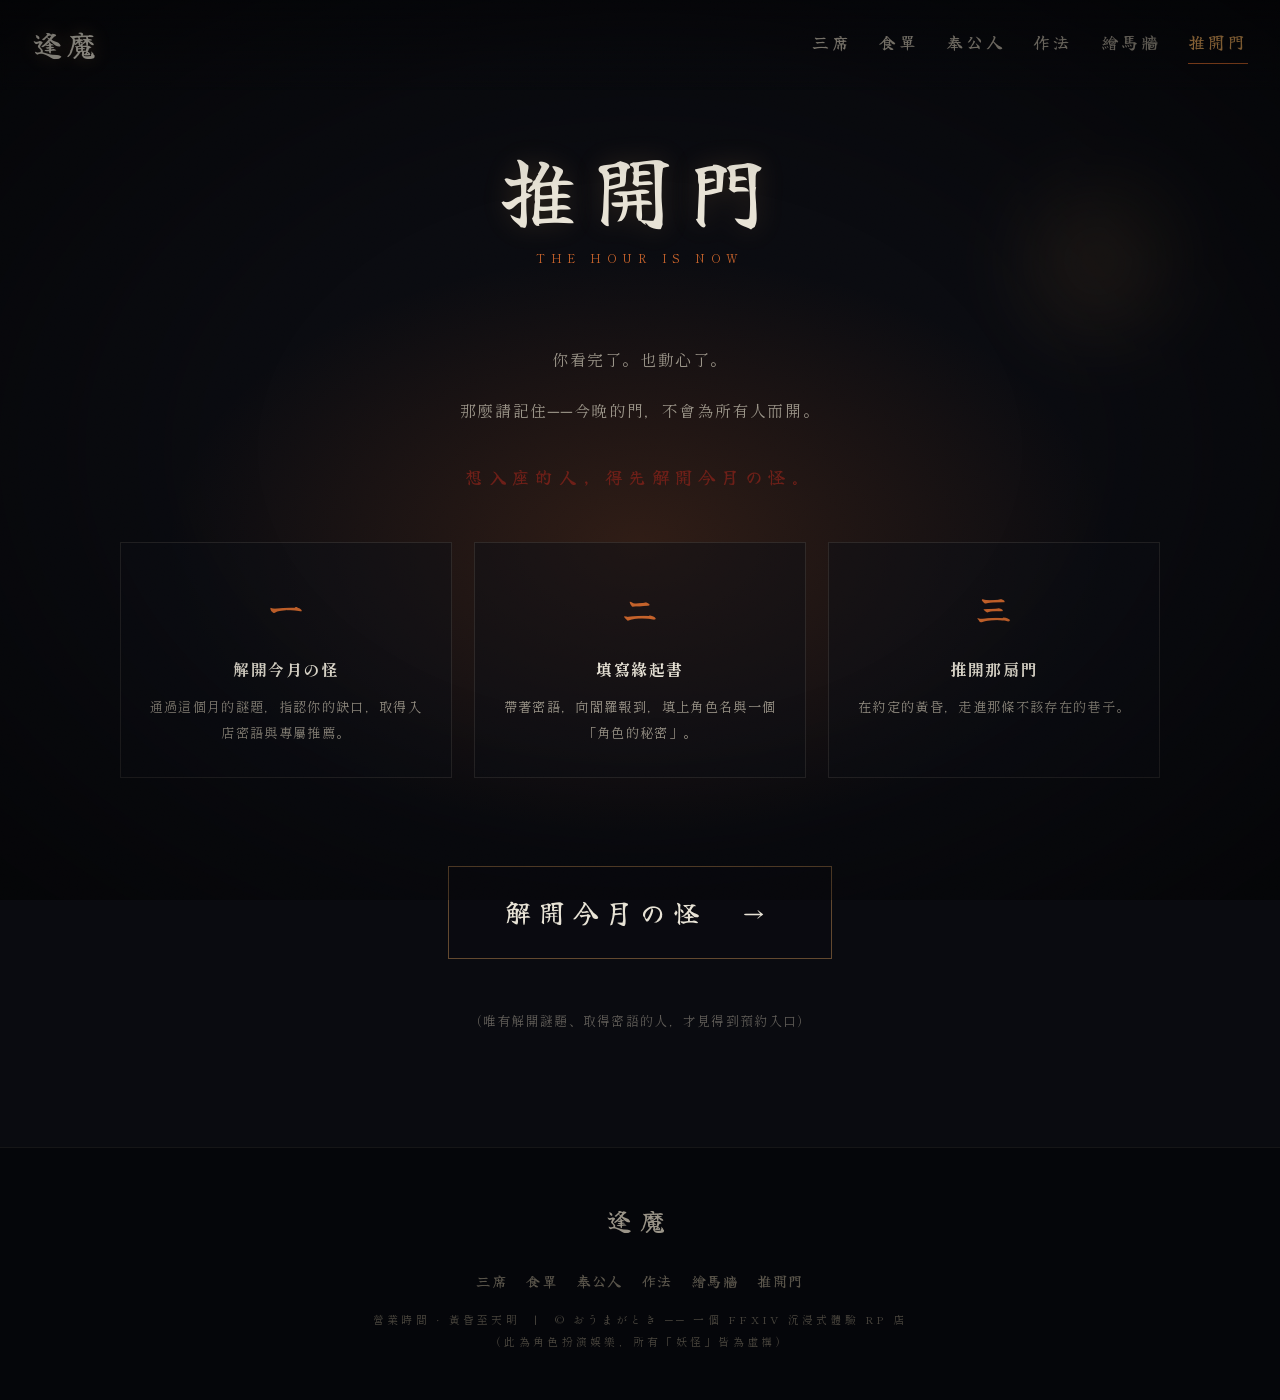
==== door.html @ 8a9e1ae6 "Add files via upload" ====
<!DOCTYPE html>
<html lang="zh-Hant">
<head>
<meta charset="UTF-8">
<meta name="viewport" content="width=device-width, initial-scale=1.0">
<title>推開門 ── 逢魔</title>
<link rel="stylesheet" href="styles.css">
</head>
<body>
<nav class="bar">
  <a href="index.html" class="home">逢魔</a>
  <button class="toggle" onclick="document.querySelector('.links').classList.toggle('open')">≡ 品書</button>
  <div class="links">
    <a href="seats.html">三席</a>
    <a href="menu.html">食單</a>
    <a href="staff.html">奉公人</a>
    <a href="rules.html">作法</a>
    <a href="ema.html">繪馬牆</a>
    <a href="door.html">推開門</a>
  </div>
</nav>
<main class="page">
<div class="lantern" style="top:14%;right:8%;width:160px;height:200px;opacity:.4;"></div>

<div class="wrap door-wrap">
  <div class="page-head reveal">
    <div class="page-mark">推開門</div>
    <span class="page-en">The hour is now</span>
  </div>
  <div class="reveal">
    <p>你看完了。也動心了。</p>
    <p>那麼請記住──今晚的門，不會為所有人而開。</p>
    <div class="clock">想入座的人，得先解開今月の怪。</div>
  </div>

  <div class="steps">
    <div class="step reveal"><span class="sn">一</span><h4>解開今月の怪</h4><p>通過這個月的謎題，指認你的缺口，取得入店密語與專屬推薦。</p></div>
    <div class="step reveal"><span class="sn">二</span><h4>填寫緣起書</h4><p>帶著密語，向閻羅報到，填上角色名與一個「角色的秘密」。</p></div>
    <div class="step reveal"><span class="sn">三</span><h4>推開那扇門</h4><p>在約定的黃昏，走進那條不該存在的巷子。</p></div>
  </div>

  <div class="reveal">
    <a href="puzzle.html" class="door-btn">解開今月の怪　→</a>
    <p style="margin-top:2.5rem;font-size:.8rem;opacity:.6;">（唯有解開謎題、取得密語的人，才見得到預約入口）</p>
  </div>
</div>
</main>
<footer>
  <div class="fmark">逢魔</div>
  <div class="fnav">
    <a href="seats.html">三席</a><a href="menu.html">食單</a><a href="staff.html">奉公人</a>
    <a href="rules.html">作法</a><a href="ema.html">繪馬牆</a><a href="door.html">推開門</a>
  </div>
  <div class="fsub">營業時間 · 黃昏至天明　|　© おうまがとき ── 一個 FFXIV 沉浸式體驗 RP 店<br>（此為角色扮演娛樂，所有「妖怪」皆為虛構）</div>
</footer>
<script src="effects.js"></script>
</body>
</html>
---- styles.css ----
/* ════════════════════════════════════════
   逢魔 ── おうまがとき　共用樣式
   ════════════════════════════════════════ */
@import url('https://fonts.googleapis.com/css2?family=Yuji+Syuku&family=Shippori+Mincho+B1:wght@400;500;600;700&family=Klee+One:wght@400;600&display=swap');

:root{
  --night:#0a0b10;
  --night-2:#101119;
  --ink:#05060a;
  --amber:#c4612a;
  --amber-soft:#d98b4a;
  --amber-glow:#e8a85c;
  --blood:#7a2018;
  --moon:#e8e3d6;
  --moon-dim:#9a9488;
  --paper:#d8cdb4;
  --paper-dark:#b8a988;
  --brush:'Yuji Syuku', serif;
  --mincho:'Shippori Mincho B1', serif;
  --hand:'Klee One', serif;
}

*{margin:0;padding:0;box-sizing:border-box;}
html{scroll-behavior:smooth;}

body{
  background:var(--night);
  color:var(--moon);
  font-family:var(--mincho);
  overflow-x:hidden;
  line-height:1.9;
  letter-spacing:.04em;
  position:relative;
  min-height:100vh;
}

/* 顆粒雜訊 */
body::before{
  content:"";position:fixed;inset:0;z-index:9999;pointer-events:none;opacity:.05;
  background-image:url("data:image/svg+xml,%3Csvg xmlns='http://www.w3.org/2000/svg' width='120' height='120'%3E%3Cfilter id='n'%3E%3CfeTurbulence type='fractalNoise' baseFrequency='0.85' numOctaves='3'/%3E%3C/filter%3E%3Crect width='100%25' height='100%25' filter='url(%23n)'/%3E%3C/svg%3E");
  mix-blend-mode:overlay;
}
/* 暈影 */
body::after{
  content:"";position:fixed;inset:0;z-index:9998;pointer-events:none;
  background:radial-gradient(ellipse at center, transparent 42%, rgba(0,0,0,.55) 100%);
}
::selection{background:var(--blood);color:var(--moon);}

/* ════ 導覽列 ════ */
nav.bar{
  position:fixed;top:0;left:0;right:0;z-index:100;
  display:flex;align-items:center;justify-content:space-between;
  padding:1rem 2rem;
  background:linear-gradient(180deg, rgba(7,8,12,.92), rgba(7,8,12,0));
  backdrop-filter:blur(4px);
}
nav.bar .home{
  font-family:var(--brush);font-size:1.9rem;color:var(--moon);
  text-decoration:none;letter-spacing:.15em;
  text-shadow:0 0 18px rgba(232,168,92,.3);
  transition:.4s;
}
nav.bar .home:hover{color:var(--amber-glow);}
nav.bar .links{display:flex;gap:1.7rem;flex-wrap:wrap;}
nav.bar .links a{
  font-family:var(--brush);font-size:1.05rem;color:var(--moon-dim);
  text-decoration:none;letter-spacing:.18em;position:relative;
  transition:.4s;padding-bottom:.2rem;
}
nav.bar .links a::after{
  content:"";position:absolute;left:0;bottom:-2px;width:0;height:1px;
  background:var(--amber-glow);transition:.4s;
}
nav.bar .links a:hover{color:var(--moon);}
nav.bar .links a:hover::after{width:100%;}
nav.bar .links a.active{color:var(--amber-glow);}
nav.bar .links a.active::after{width:100%;background:var(--amber);}

/* 漢堡（手機） */
nav.bar .toggle{display:none;background:none;border:none;color:var(--moon);
  font-family:var(--brush);font-size:1.3rem;cursor:pointer;letter-spacing:.1em;}

/* ════ 頁面共用 ════ */
.page{padding:9rem 1.5rem 6rem;min-height:100vh;position:relative;}
.wrap{max-width:1040px;margin:0 auto;}

.page-head{text-align:center;margin-bottom:4.5rem;}
.page-mark{
  font-family:var(--brush);font-size:clamp(2.8rem,8vw,5rem);
  color:var(--moon);letter-spacing:.18em;line-height:1.1;
  text-shadow:0 0 28px rgba(232,168,92,.2);
}
.page-en{font-size:.72rem;letter-spacing:.5em;color:var(--amber);
  text-transform:uppercase;margin-top:1rem;display:block;}
.page-lead{color:var(--moon-dim);max-width:560px;margin:1.6rem auto 0;
  font-size:.98rem;line-height:2.2;}

/* 進場淡入 */
.reveal{opacity:0;transform:translateY(30px);
  transition:opacity 1.1s ease, transform 1.1s cubic-bezier(.16,1,.3,1);}
.reveal.in{opacity:1;transform:translateY(0);}

.divider{width:1px;height:60px;margin:3rem auto;
  background:linear-gradient(180deg,transparent,var(--amber),transparent);}

/* ════ 頁尾 ════ */
footer{background:#05060a;text-align:center;padding:3rem 1.5rem;
  border-top:1px solid rgba(216,205,180,.08);}
footer .fmark{font-family:var(--brush);font-size:1.6rem;color:var(--moon-dim);letter-spacing:.3em;}
footer .fsub{font-size:.68rem;color:#4a463e;letter-spacing:.3em;margin-top:.9rem;line-height:2;}
footer .fnav{margin-top:1.4rem;display:flex;gap:1.2rem;justify-content:center;flex-wrap:wrap;}
footer .fnav a{font-family:var(--brush);font-size:.9rem;color:#5a554b;text-decoration:none;transition:.3s;letter-spacing:.1em;}
footer .fnav a:hover{color:var(--amber-soft);}

/* ════ 提灯背景元件 ════ */
.lantern{position:absolute;border-radius:50%;filter:blur(45px);
  background:radial-gradient(circle, rgba(232,168,92,.45), transparent 70%);
  animation:flicker 4s infinite ease-in-out;pointer-events:none;z-index:0;}
@keyframes flicker{
  0%,100%{opacity:.5;transform:scale(1);}
  25%{opacity:.32;transform:scale(.97);}
  50%{opacity:.65;transform:scale(1.03);}
  72%{opacity:.26;transform:scale(.95);}
  80%{opacity:.55;transform:scale(1);}
}

/* ════════ index / Hero ════════ */
.hero{
  height:100vh;min-height:680px;display:flex;flex-direction:column;
  align-items:center;justify-content:center;position:relative;overflow:hidden;
  background:
    radial-gradient(ellipse 80% 50% at 50% 115%, rgba(196,97,42,.28), transparent 60%),
    radial-gradient(ellipse 60% 40% at 50% 120%, rgba(122,32,24,.25), transparent 70%),
    linear-gradient(180deg, #07080c 0%, #0c0d15 55%, #15110f 100%);
}
.torii-line{position:absolute;top:0;left:50%;width:1px;height:100%;
  background:linear-gradient(180deg, transparent, rgba(216,205,180,.15) 30%, rgba(216,205,180,.15) 70%, transparent);
  transform:translateX(-50%);}
.hero-title{
  writing-mode:vertical-rl;font-family:var(--brush);
  font-size:clamp(5.5rem, 16vw, 12rem);color:var(--moon);line-height:1;letter-spacing:.1em;
  text-shadow:0 0 30px rgba(232,168,92,.25), 0 0 4px rgba(0,0,0,.8);
  position:relative;z-index:3;opacity:0;
  animation:titleIn 2.4s .3s forwards cubic-bezier(.16,1,.3,1);}
@keyframes titleIn{
  0%{opacity:0;transform:translateY(40px);filter:blur(12px);}
  100%{opacity:1;transform:translateY(0);filter:blur(0);}}
.hero-sub{font-family:var(--brush);font-size:clamp(.85rem,2vw,1.1rem);
  color:var(--amber-glow);letter-spacing:1em;margin-top:2.4rem;padding-left:1em;
  opacity:0;animation:fadeUp 2s 1.6s forwards;z-index:3;}
.hero-whisper{position:absolute;bottom:11%;text-align:center;color:var(--moon-dim);
  font-size:clamp(.78rem,1.6vw,.95rem);letter-spacing:.25em;line-height:2.4;
  opacity:0;animation:fadeUp 2.4s 2.4s forwards;z-index:3;}
.hero-whisper .glitch-name{color:var(--amber-soft);font-weight:600;transition:opacity .25s;}
@keyframes fadeUp{from{opacity:0;transform:translateY(20px);}to{opacity:1;transform:translateY(0);}}
.enter-hint{position:absolute;bottom:3.5%;left:50%;transform:translateX(-50%);
  font-family:var(--brush);font-size:.95rem;letter-spacing:.4em;color:var(--moon-dim);
  writing-mode:vertical-rl;text-decoration:none;opacity:0;
  animation:fadeUp 2s 3.2s forwards, bob 2.6s 3.2s infinite ease-in-out;transition:color .4s;z-index:3;}
.enter-hint:hover{color:var(--amber-glow);}
@keyframes bob{0%,100%{transform:translateX(-50%) translateY(0);}50%{transform:translateX(-50%) translateY(10px);}}

/* index 序章 */
.intro{background:linear-gradient(180deg,#15110f,#0c0d13);text-align:center;padding:7rem 1.5rem;}
.intro p{max-width:640px;margin:0 auto 1.6rem;font-size:clamp(1rem,2.4vw,1.2rem);color:var(--moon);line-height:2.4;}
.intro .em{color:var(--amber-glow);font-weight:600;}

/* ════════ 三席 ════════ */
.seat-grid{display:grid;grid-template-columns:repeat(3,1fr);gap:1.4rem;}
.seat{border:1px solid rgba(216,205,180,.14);
  background:linear-gradient(160deg, rgba(21,22,30,.9), rgba(10,11,16,.9));
  padding:2.6rem 1.7rem;position:relative;transition:.5s;overflow:hidden;}
.seat::before{content:"";position:absolute;inset:0;
  background:radial-gradient(circle at 50% 120%, rgba(196,97,42,.2), transparent 60%);
  opacity:0;transition:.6s;}
.seat:hover{border-color:rgba(232,168,92,.5);transform:translateY(-6px);}
.seat:hover::before{opacity:1;}
.seat .jp{font-family:var(--brush);font-size:2rem;color:var(--amber-glow);letter-spacing:.1em;}
.seat .lv{font-size:.68rem;letter-spacing:.3em;color:var(--moon-dim);margin:.9rem 0 1.3rem;text-transform:uppercase;}
.seat p{font-size:.93rem;color:var(--moon-dim);line-height:2;}
.seat p .veil{filter:blur(3.2px);opacity:.5;user-select:none;display:inline;}
.seat p .clear{color:var(--amber-soft);display:inline-block;margin-top:.4rem;}

/* ════════ 食單 ════════ */
.menu-group{margin-bottom:3.6rem;}
.menu-group h3{font-family:var(--brush);font-size:1.6rem;color:var(--amber-soft);
  letter-spacing:.2em;margin-bottom:1.6rem;border-bottom:1px solid rgba(216,205,180,.12);padding-bottom:.6rem;}
.dish{display:flex;justify-content:space-between;align-items:baseline;gap:1.5rem;
  padding:1.1rem 0;border-bottom:1px dotted rgba(216,205,180,.1);}
.dish .name{font-size:1.1rem;color:var(--moon);font-weight:500;letter-spacing:.08em;flex-shrink:0;}
.dish .desc{font-size:.86rem;color:var(--moon-dim);text-align:right;font-style:italic;line-height:1.7;}
.dish .real{flex:1;text-align:center;font-family:var(--brush);font-size:.98rem;color:var(--amber-glow);letter-spacing:.18em;opacity:0;transition:opacity .55s ease;white-space:nowrap;pointer-events:none;text-shadow:0 0 14px rgba(232,168,92,.4);}
.dish:hover .real,.dish.show-real .real{opacity:1;}
.dish:hover .name{color:var(--amber-soft);}
.dish .price{flex-shrink:0;font-family:var(--mincho);font-size:.95rem;color:var(--amber-soft);letter-spacing:.05em;white-space:nowrap;}
.dish .price i{font-style:normal;font-size:.68rem;color:var(--moon-dim);margin-left:.2rem;}
.dish{cursor:pointer;}
.menu-note{font-size:.8rem;color:var(--moon-dim);margin-top:2.5rem;text-align:center;letter-spacing:.15em;opacity:.7;}

/* ════════ 店員 ════════ */
.staff-grid{display:grid;grid-template-columns:repeat(auto-fit,minmax(220px,1fr));gap:1.2rem;}
.yokai{border:1px solid rgba(216,205,180,.12);padding:2.2rem 1.6rem;position:relative;
  background:rgba(13,14,20,.6);transition:.5s;}
.yokai:hover{background:rgba(20,16,14,.9);border-color:var(--blood);}
.yokai .role{font-size:.66rem;letter-spacing:.35em;color:var(--amber);text-transform:uppercase;}
.yokai .yname{font-family:var(--brush);font-size:1.8rem;color:var(--moon);margin:.5rem 0 1rem;letter-spacing:.1em;}
.yokai .rule{font-size:.86rem;color:var(--moon-dim);line-height:1.95;}
.yokai .rule b{color:var(--amber-soft);font-weight:600;}

/* ════════ 規則 ════════ */
.rule-list{max-width:680px;margin:0 auto;}
.rule-row{display:flex;gap:1.5rem;align-items:flex-start;padding:1.5rem 0;border-bottom:1px solid rgba(216,205,180,.1);}
.rule-row .num{font-family:var(--brush);font-size:1.7rem;color:var(--amber);flex-shrink:0;width:1.6em;}
.rule-row p{font-size:1rem;color:var(--moon);line-height:1.9;}
.rule-row p span{color:var(--moon-dim);font-size:.85rem;display:block;margin-top:.4rem;}
.law-sec{max-width:720px;margin:0 auto 3rem;}
.law-sec h3{font-family:var(--brush);font-size:1.6rem;color:var(--amber-soft);letter-spacing:.18em;border-bottom:1px solid rgba(216,205,180,.14);padding-bottom:.7rem;margin-bottom:.3rem;display:flex;align-items:baseline;gap:.9rem;}
.law-sec h3 .en{font-size:.6rem;letter-spacing:.35em;color:var(--moon-dim);text-transform:uppercase;}
.law-sec .intro{color:var(--moon-dim);font-size:14px;font-style:italic;margin:.6rem 0 1.2rem;letter-spacing:.06em;}
.law-item{display:flex;gap:1.1rem;align-items:flex-start;padding:.85rem 0;border-bottom:1px dotted rgba(216,205,180,.1);}
.law-item .ln{font-family:var(--brush);font-size:1.15rem;color:var(--amber);flex-shrink:0;width:1.5em;line-height:1.7;}
.law-item p{font-size:15px;color:var(--moon);line-height:1.95;margin:0;}
.law-item p em{color:var(--amber-soft);font-style:normal;}

/* ════════ 繪馬牆 ════════ */
.ema-rule{font-size:.9rem;color:var(--amber-soft);letter-spacing:.2em;text-align:center;margin-bottom:.5rem;}
.ema-board{display:grid;grid-template-columns:repeat(auto-fill,minmax(160px,1fr));gap:1.4rem;margin-top:2rem;}
.ema-card{background:linear-gradient(160deg,#1a1410,#241a13);border:1px solid rgba(216,205,180,.15);
  padding:1.5rem 1.1rem 1.3rem;font-family:var(--hand);color:var(--paper);position:relative;
  transform:rotate(var(--rot));transition:.4s;box-shadow:0 6px 20px rgba(0,0,0,.4);}
.ema-card::before{content:"";position:absolute;top:-7px;left:50%;transform:translateX(-50%);
  width:8px;height:8px;border-radius:50%;background:var(--blood);}
.ema-card::after{content:"";position:absolute;top:-22px;left:50%;transform:translateX(-50%);
  width:1px;height:18px;background:rgba(216,205,180,.25);}
.ema-card:hover{transform:rotate(0deg) scale(1.05);border-color:var(--amber);z-index:2;}
.ema-card .txt{font-size:.95rem;line-height:1.75;}
.ema-card .by{font-size:.66rem;color:var(--paper-dark);margin-top:.9rem;letter-spacing:.1em;}
.ema-warn{color:#c23b2c;font-family:var(--brush);font-size:1.05rem;letter-spacing:.12em;margin-top:1.6rem;line-height:2;text-shadow:0 0 16px rgba(194,59,44,.35);}
.ema-card.aged{background:linear-gradient(160deg,#171009,#1d130a);border-color:rgba(216,205,180,.07);filter:sepia(.25) brightness(.82);box-shadow:0 6px 20px rgba(0,0,0,.5), inset 0 0 34px rgba(0,0,0,.55);}
.ema-card.aged .txt{opacity:.5;color:#c4b79a;}
.ema-card.aged .by{opacity:.5;}
.ema-card.smudge .txt{filter:blur(1.3px);letter-spacing:-.01em;opacity:.55;}
.ema-card.illegible .txt{filter:blur(3px);opacity:.42;color:#b8a988;}
.ema-card.torn{clip-path:polygon(0 0,100% 0,100% 84%,86% 100%,38% 94%,0 99%);}
.ema-card.illegible:hover .txt{filter:blur(2px);opacity:.62;}
.ema-card.smudge:hover .txt{filter:blur(.7px);opacity:.75;}
.ema-form{max-width:520px;margin:0 auto 2.6rem;border:1px solid rgba(216,205,180,.14);background:rgba(13,14,20,.5);padding:1.6rem 1.4rem;}
.ema-form .ef-title{font-family:var(--brush);font-size:1.35rem;color:var(--amber-soft);letter-spacing:.15em;text-align:center;margin-bottom:1rem;}
.ema-form textarea{width:100%;background:rgba(7,8,12,.8);border:1px solid rgba(216,205,180,.2);color:var(--paper);font-family:var(--hand);font-size:1rem;line-height:1.8;padding:.8rem 1rem;outline:none;resize:vertical;min-height:64px;transition:.4s;}
.ema-form .ef-pw{width:100%;background:rgba(7,8,12,.85);border:1px solid rgba(122,32,24,.45);color:var(--amber-glow);font-family:var(--mincho);font-size:.95rem;letter-spacing:.12em;padding:.7rem 1rem;outline:none;margin-bottom:.7rem;text-align:center;transition:.4s;}
.ema-form .ef-pw:focus{border-color:var(--amber-glow);box-shadow:0 0 20px rgba(232,168,92,.18);}
.ema-form .ef-pw::placeholder{color:#7a6a55;letter-spacing:.05em;}
.ema-form textarea:focus{border-color:var(--amber-glow);box-shadow:0 0 20px rgba(232,168,92,.15);}
.ema-form .ef-row{display:flex;gap:.7rem;margin-top:.7rem;}
.ema-form .ef-row input{flex:1;background:rgba(7,8,12,.8);border:1px solid rgba(216,205,180,.2);color:var(--paper);font-family:var(--hand);font-size:.95rem;padding:.7rem 1rem;outline:none;transition:.4s;}
.ema-form .ef-row input:focus{border-color:var(--amber-glow);}
.ema-form .ef-row button{font-family:var(--brush);font-size:1.1rem;letter-spacing:.2em;color:var(--moon);background:rgba(10,11,16,.6);border:1px solid rgba(232,168,92,.4);padding:.7rem 1.6rem;cursor:pointer;transition:.5s;white-space:nowrap;}
.ema-form .ef-row button:hover{border-color:var(--amber-glow);color:var(--amber-glow);letter-spacing:.32em;box-shadow:0 0 24px rgba(232,168,92,.2);}
.ema-form .ef-fb{margin-top:.7rem;min-height:1.2em;font-size:.82rem;color:var(--amber-glow);text-align:center;letter-spacing:.05em;}
@keyframes hang{0%{opacity:0;transform:rotate(var(--rot)) translateY(-28px) scale(.9);}100%{opacity:1;transform:rotate(var(--rot)) scale(1);}}
.ema-card.just-hung{animation:hang .8s cubic-bezier(.34,1.56,.64,1);}
.padlet-sec{max-width:900px;margin:3.5rem auto 0;}
.padlet-sec .ps-head{text-align:center;font-family:var(--brush);font-size:1.6rem;color:var(--moon);letter-spacing:.2em;margin-bottom:1.4rem;}
.padlet-ph{border:1px dashed rgba(216,205,180,.3);background:rgba(13,14,20,.4);padding:3rem 1.5rem;text-align:center;color:var(--moon-dim);line-height:2.1;font-size:14px;}
.padlet-ph code{color:var(--amber-soft);font-family:monospace;font-size:.78rem;}
.padlet-frame{width:100%;height:560px;border:1px solid rgba(216,205,180,.15);background:#0c0d13;display:block;}

/* ════════ 推開門 ════════ */
.door-wrap{text-align:center;
  background:radial-gradient(ellipse 70% 50% at 50% 45%, rgba(196,97,42,.2), transparent 65%);}
.door-wrap p{color:var(--moon-dim);max-width:520px;margin:0 auto 1rem;line-height:2.2;letter-spacing:.1em;}
.clock{font-family:var(--brush);font-size:1.1rem;color:var(--blood);letter-spacing:.3em;margin:2rem 0;opacity:.85;}
.door-btn{display:inline-block;margin-top:2.5rem;font-family:var(--brush);font-size:1.6rem;letter-spacing:.3em;
  color:var(--moon);text-decoration:none;padding:1.3rem 3.5rem;border:1px solid rgba(232,168,92,.4);
  position:relative;background:rgba(10,11,16,.5);transition:.6s cubic-bezier(.16,1,.3,1);overflow:hidden;}
.door-btn::before{content:"";position:absolute;inset:0;
  background:radial-gradient(circle at center, rgba(196,97,42,.4), transparent 70%);opacity:0;transition:.6s;}
.door-btn:hover{border-color:var(--amber-glow);letter-spacing:.45em;color:var(--amber-glow);box-shadow:0 0 40px rgba(232,168,92,.3);}
.door-btn:hover::before{opacity:1;}

/* 預約步驟 */
.steps{display:grid;grid-template-columns:repeat(3,1fr);gap:1.4rem;margin:3rem 0;}
.step{border:1px solid rgba(216,205,180,.12);padding:2rem 1.4rem;text-align:center;background:rgba(13,14,20,.5);}
.step .sn{font-family:var(--brush);font-size:2.2rem;color:var(--amber);display:block;margin-bottom:.8rem;}
.step h4{font-size:1rem;color:var(--moon);margin-bottom:.6rem;letter-spacing:.1em;}
.step p{font-size:.84rem;color:var(--moon-dim);line-height:1.9;margin:0;}

/* ════ RWD ════ */
@media(max-width:820px){
  nav.bar{padding:.9rem 1.3rem;}
  nav.bar .toggle{display:block;}
  nav.bar .links{
    position:absolute;top:100%;right:1.3rem;flex-direction:column;gap:1.1rem;
    background:rgba(8,9,13,.97);border:1px solid rgba(216,205,180,.12);
    padding:1.4rem 2rem;display:none;align-items:flex-end;
  }
  nav.bar .links.open{display:flex;}
  .seat-grid,.steps{grid-template-columns:1fr;}
  .dish{flex-direction:column;gap:.3rem;}
  .dish .desc{text-align:left;}
  .page{padding:8rem 1.3rem 5rem;}
}
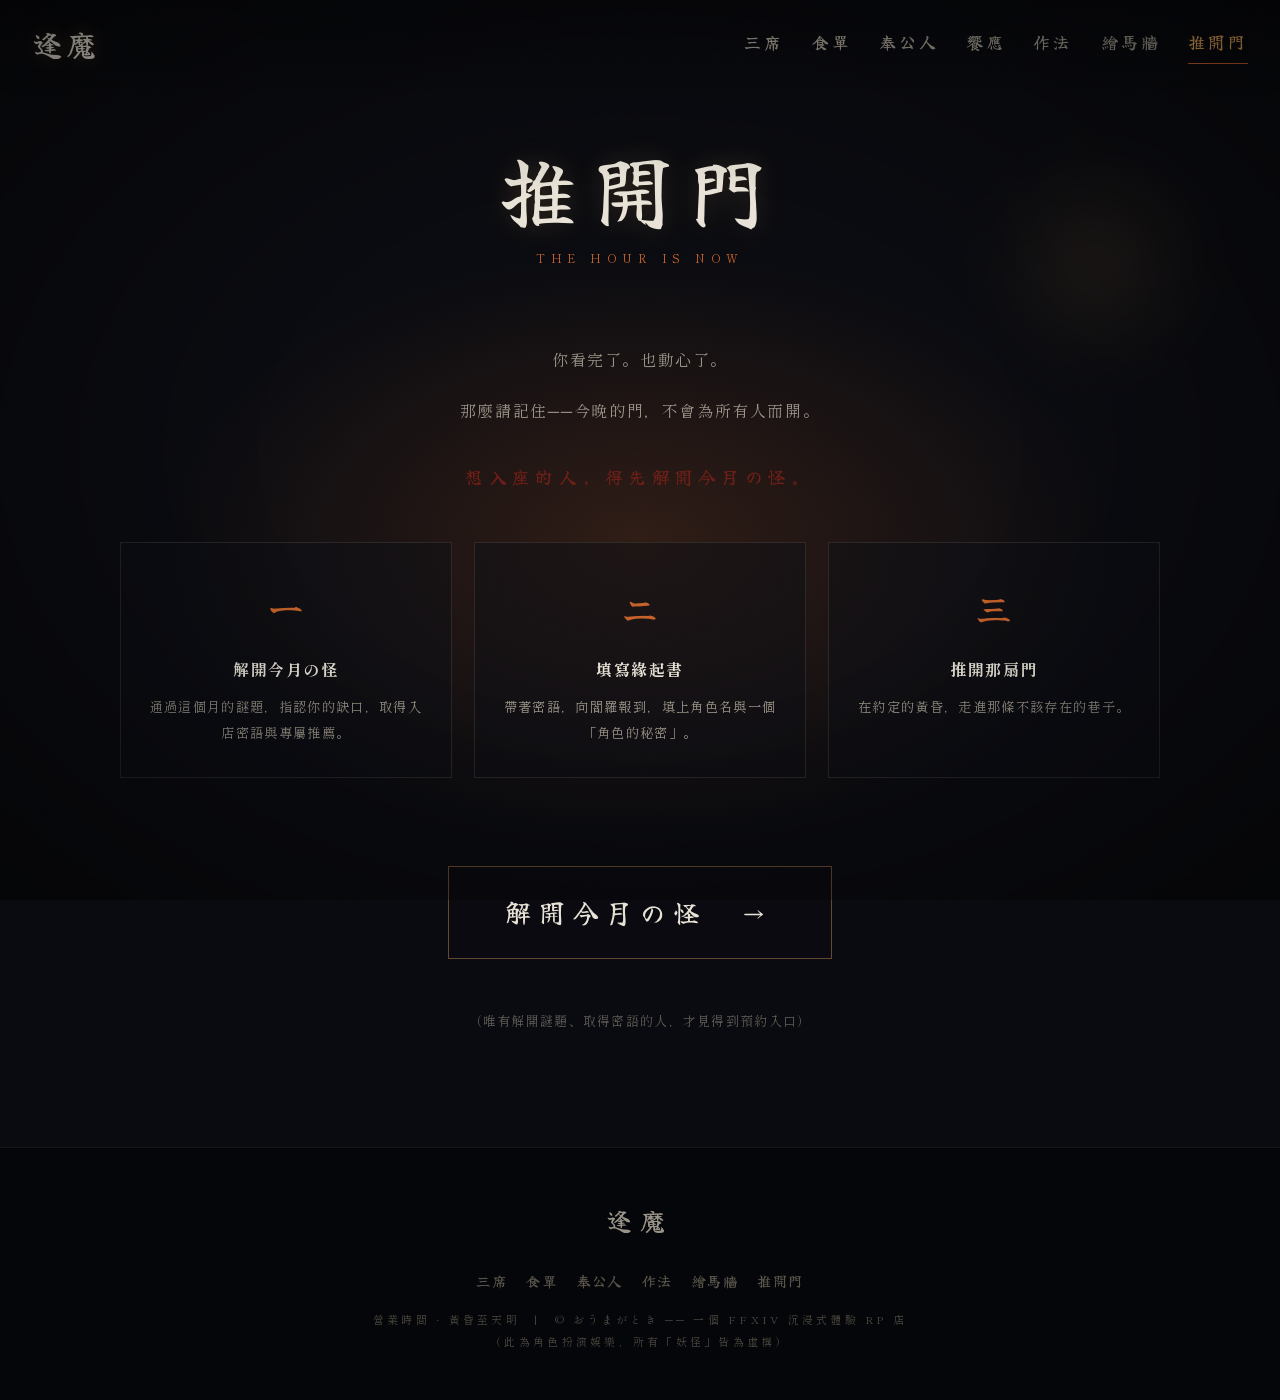
==== commit 090862a4: "Add files via upload" ====
--- a/door.html
+++ b/door.html
@@ -14,6 +14,7 @@
     <a href="seats.html">三席</a>
     <a href="menu.html">食單</a>
     <a href="staff.html">奉公人</a>
+    <a href="service.html">饗應</a>
     <a href="rules.html">作法</a>
     <a href="ema.html">繪馬牆</a>
     <a href="door.html">推開門</a>
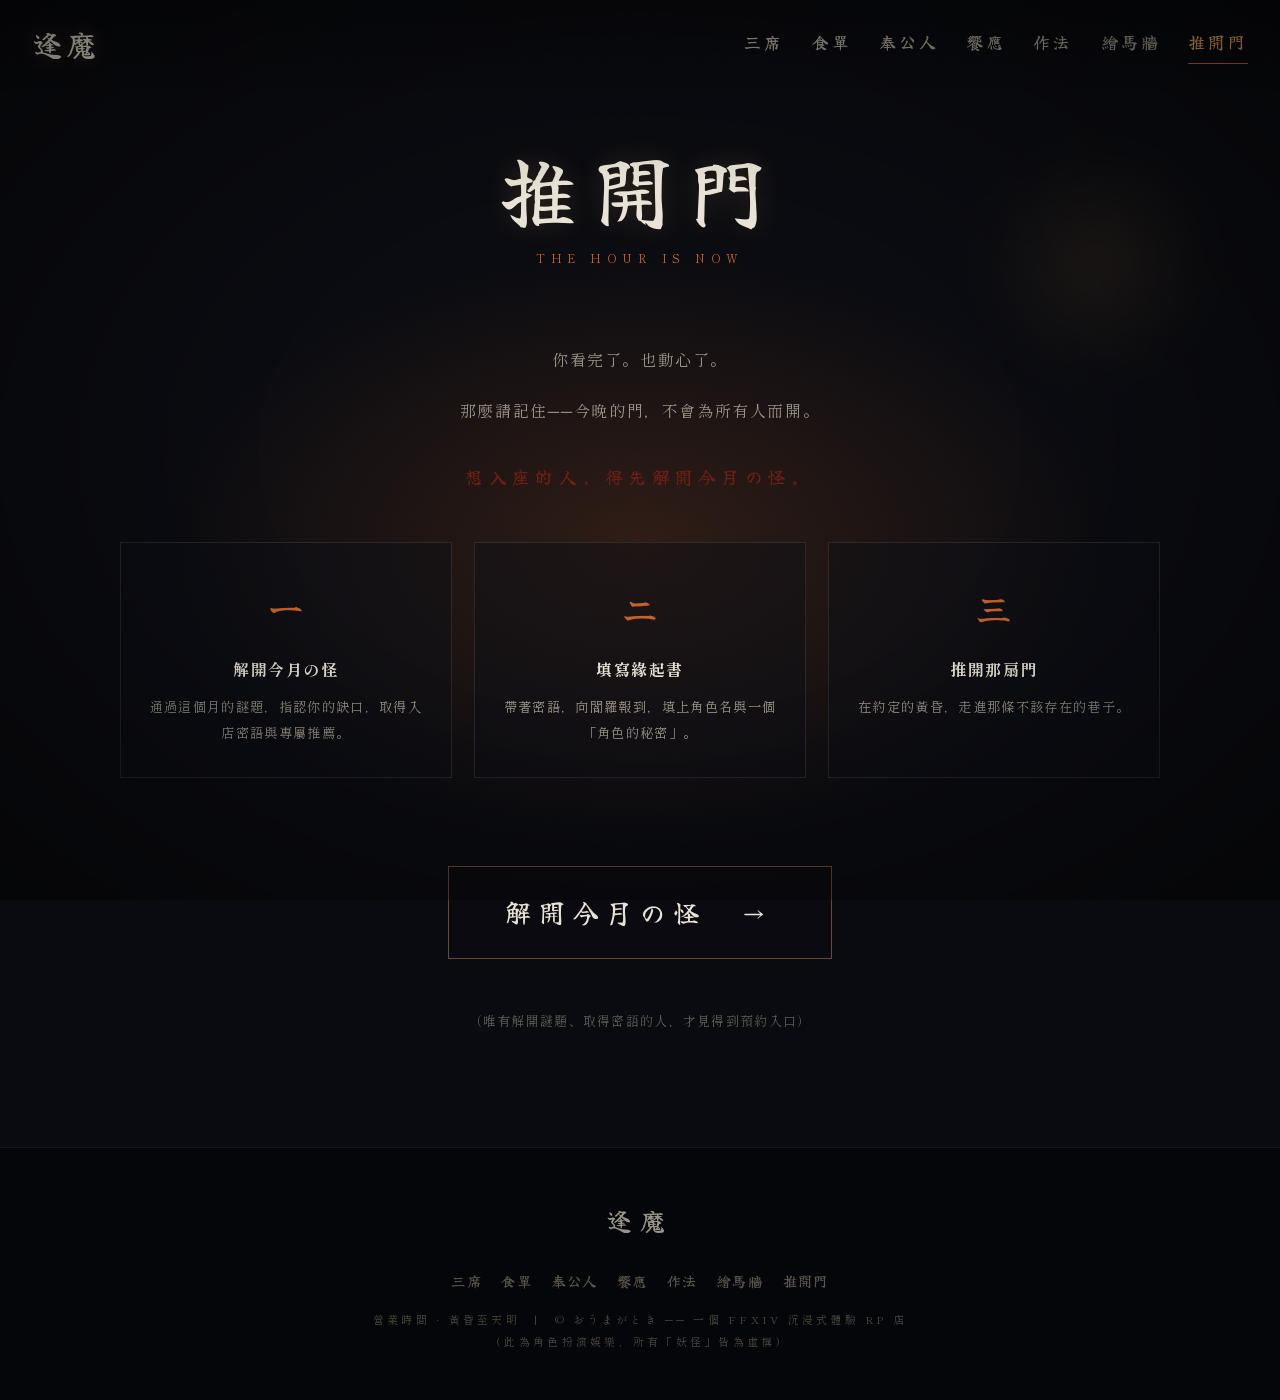
==== commit 28c72a58: "Add files via upload" ====
--- a/door.html
+++ b/door.html
@@ -4,6 +4,10 @@
 <meta charset="UTF-8">
 <meta name="viewport" content="width=device-width, initial-scale=1.0">
 <title>推開門 ── 逢魔</title>
+  <link rel="icon" type="image/png" sizes="32x32" href="favicon-32.png">
+  <link rel="icon" type="image/png" sizes="64x64" href="favicon.png">
+  <link rel="apple-touch-icon" href="apple-touch-icon.png">
+
 <link rel="stylesheet" href="styles.css">
 </head>
 <body>
@@ -49,7 +53,7 @@
 <footer>
   <div class="fmark">逢魔</div>
   <div class="fnav">
-    <a href="seats.html">三席</a><a href="menu.html">食單</a><a href="staff.html">奉公人</a>
+    <a href="seats.html">三席</a><a href="menu.html">食單</a><a href="staff.html">奉公人</a><a href="service.html">饗應</a>
     <a href="rules.html">作法</a><a href="ema.html">繪馬牆</a><a href="door.html">推開門</a>
   </div>
   <div class="fsub">營業時間 · 黃昏至天明　|　© おうまがとき ── 一個 FFXIV 沉浸式體驗 RP 店<br>（此為角色扮演娛樂，所有「妖怪」皆為虛構）</div>
--- a/styles.css
+++ b/styles.css
@@ -251,6 +251,7 @@
 .ema-form .ef-pw{width:100%;background:rgba(7,8,12,.85);border:1px solid rgba(122,32,24,.45);color:var(--amber-glow);font-family:var(--mincho);font-size:.95rem;letter-spacing:.12em;padding:.7rem 1rem;outline:none;margin-bottom:.7rem;text-align:center;transition:.4s;}
 .ema-form .ef-pw:focus{border-color:var(--amber-glow);box-shadow:0 0 20px rgba(232,168,92,.18);}
 .ema-form .ef-pw::placeholder{color:#7a6a55;letter-spacing:.05em;}
+.ema-form .pw-note{font-size:11px;color:var(--moon-dim);opacity:.7;text-align:center;margin-bottom:.7rem;letter-spacing:.03em;line-height:1.6;}
 .ema-form textarea:focus{border-color:var(--amber-glow);box-shadow:0 0 20px rgba(232,168,92,.15);}
 .ema-form .ef-row{display:flex;gap:.7rem;margin-top:.7rem;}
 .ema-form .ef-row input{flex:1;background:rgba(7,8,12,.8);border:1px solid rgba(216,205,180,.2);color:var(--paper);font-family:var(--hand);font-size:.95rem;padding:.7rem 1rem;outline:none;transition:.4s;}
